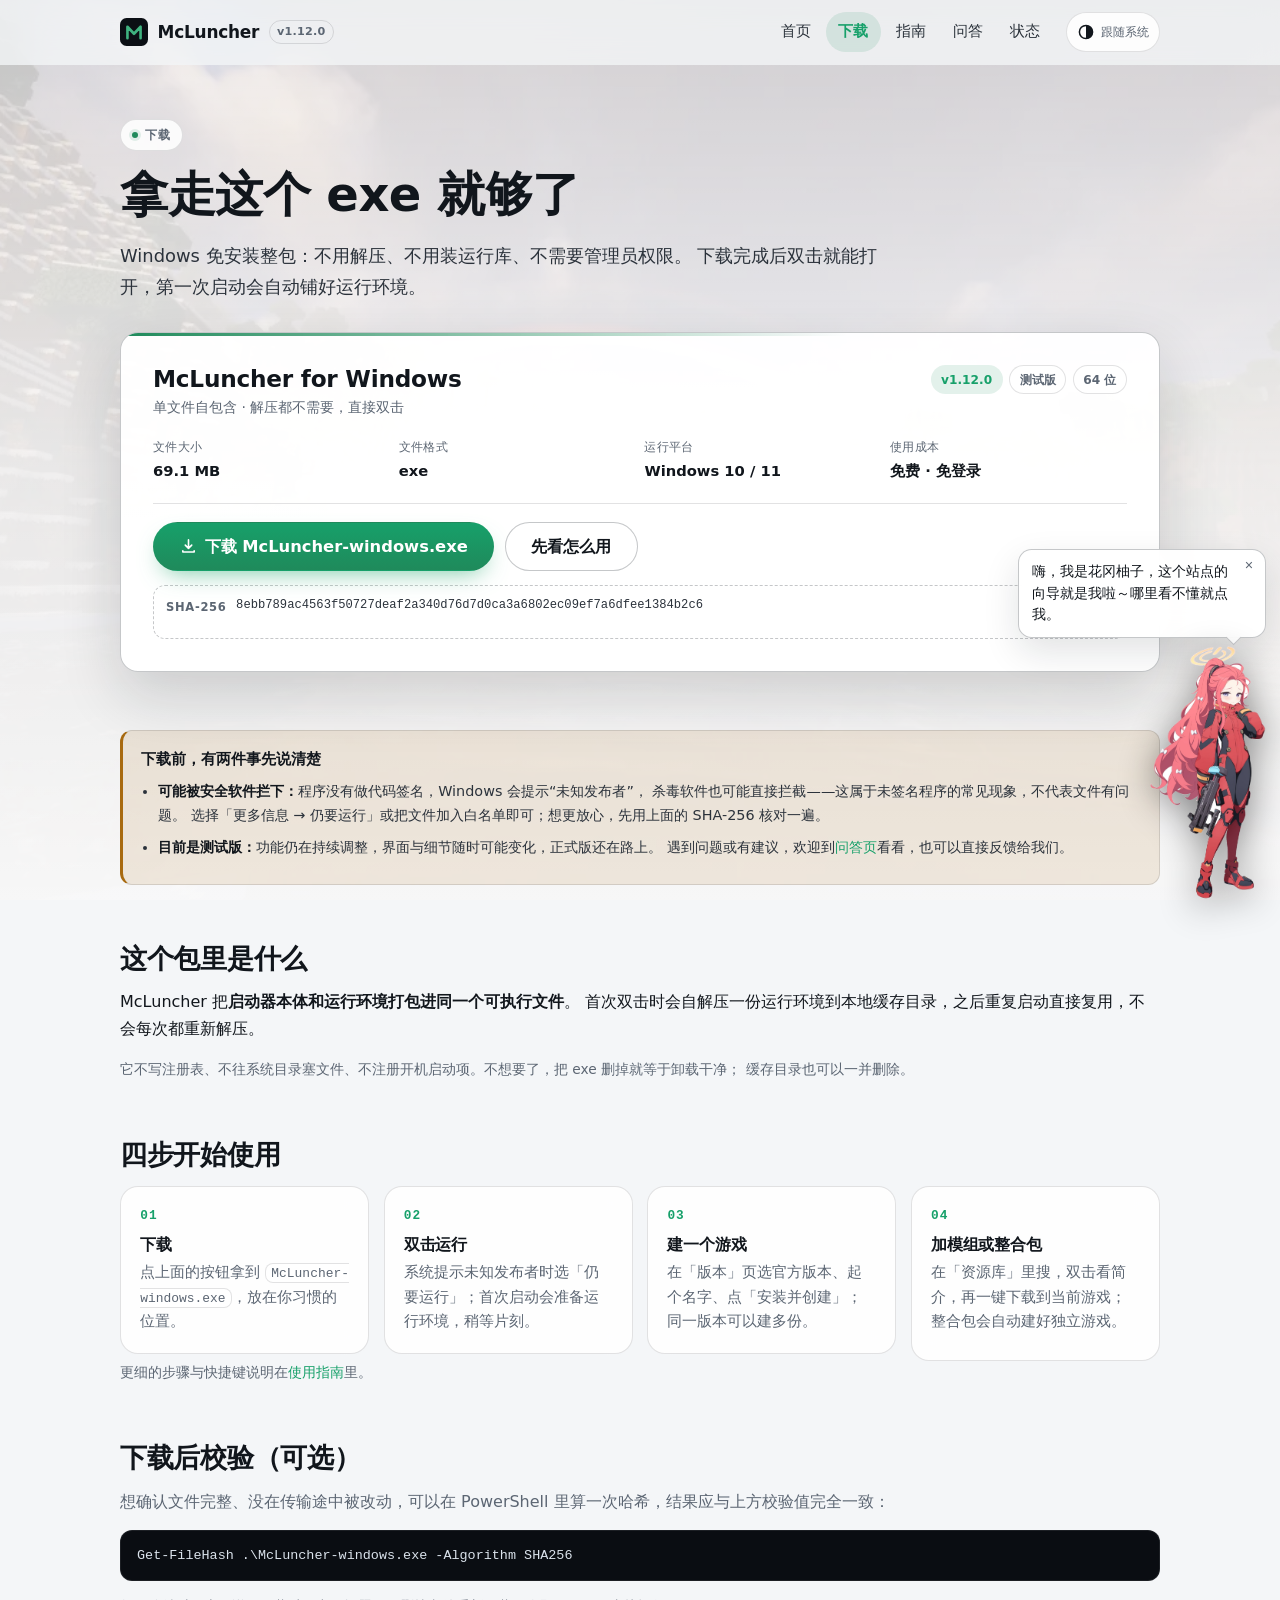
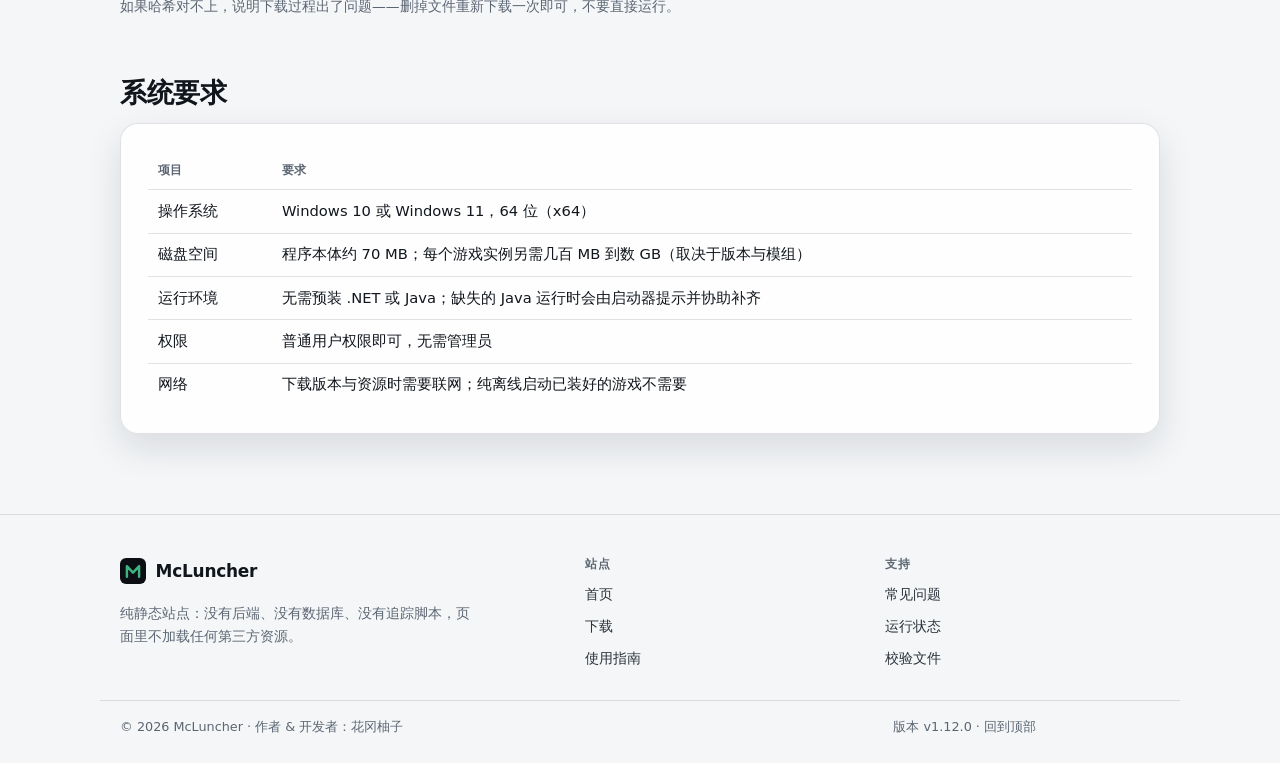
==== download.html @ 64ec3105 "Deploy McLuncher website to GitHub Pages" ====
<!DOCTYPE html>
<html lang="zh-CN" data-theme="dark" data-theme-mode="auto">
<head>
<meta charset="utf-8">
<meta name="viewport" content="width=device-width, initial-scale=1">
<title>下载 · McLuncher</title>
<meta name="description" content="下载 McLuncher Windows 免安装整包（v1.12.0，69.1 MB 单文件），双击即用，附 SHA-256 校验值与系统要求。">
<meta name="color-scheme" content="dark light">
<meta name="theme-color" content="#080a0e" media="(prefers-color-scheme: dark)">
<meta name="theme-color" content="#f4f6f8" media="(prefers-color-scheme: light)">
<link rel="icon" href="assets/img/favicon.svg" type="image/svg+xml">
<link rel="stylesheet" href="assets/css/main.css">
<script>
  (function () {
    try {
      var m = localStorage.getItem("mc.theme") || "auto";
      var dark = m === "auto"
        ? (window.matchMedia && matchMedia("(prefers-color-scheme: dark)").matches)
        : m === "dark";
      var r = document.documentElement;
      r.setAttribute("data-theme-mode", m);
      r.setAttribute("data-theme", dark ? "dark" : "light");
      r.classList.add("has-js");
    } catch (e) {}
  })();
</script>
</head>
<body data-page="download">
<a class="skip" href="#main">跳到正文</a>

<header class="hdr" data-header data-scrolled="false" data-open="false">
  <div class="hdr__inner">
    <a class="brand" href="index.html" aria-label="McLuncher 首页">
      <svg width="28" height="28" viewBox="0 0 64 64" aria-hidden="true" focusable="false">
        <rect width="64" height="64" rx="15" fill="#0b0f14"></rect>
        <path d="M17 46V20l15 16 15-16v26" fill="none" stroke="#3fb27f" stroke-width="6"
              stroke-linecap="round" stroke-linejoin="round"></path>
      </svg>
      <span class="brand__text">McLuncher</span>
      <span class="brand__ver">v1.12.0</span>
    </a>

    <nav class="nav" aria-label="主导航">
      <ul class="nav__list">
        <li><a class="nav__link" href="index.html">首页</a></li>
        <li><a class="nav__link" href="download.html" aria-current="page">下载</a></li>
        <li><a class="nav__link" href="guide.html">指南</a></li>
        <li><a class="nav__link" href="faq.html">问答</a></li>
        <li><a class="nav__link" href="status.html">状态</a></li>
      </ul>
    </nav>

    <div class="hdr__tools">
      <button class="icon-btn" type="button" data-theme-toggle aria-label="切换配色">
        <svg class="icon-auto" width="18" height="18" viewBox="0 0 18 18" aria-hidden="true">
          <circle cx="9" cy="9" r="6.6" fill="none" stroke="currentColor" stroke-width="1.5"></circle>
          <path d="M9 2.4a6.6 6.6 0 0 1 0 13.2z" fill="currentColor"></path>
        </svg>
        <svg class="icon-sun" width="18" height="18" viewBox="0 0 18 18" aria-hidden="true">
          <circle cx="9" cy="9" r="3.6" fill="none" stroke="currentColor" stroke-width="1.5"></circle>
          <path d="M9 1v2M9 15v2M1 9h2M15 9h2M3.6 3.6l1.4 1.4M13 13l1.4 1.4M14.4 3.6L13 5M5 13l-1.4 1.4"
                stroke="currentColor" stroke-width="1.5" stroke-linecap="round"></path>
        </svg>
        <svg class="icon-moon" width="18" height="18" viewBox="0 0 18 18" aria-hidden="true">
          <path d="M14.8 11.4A6.2 6.2 0 0 1 6.6 3.2a6.6 6.6 0 1 0 8.2 8.2z" fill="none"
                stroke="currentColor" stroke-width="1.5" stroke-linejoin="round"></path>
        </svg>
        <span class="theme-label" data-theme-label>跟随系统</span>
      </button>
      <button class="icon-btn nav-toggle" type="button" data-nav-toggle aria-expanded="false" aria-label="打开导航菜单">
        <svg width="18" height="18" viewBox="0 0 18 18" aria-hidden="true">
          <path d="M2 4.5h14M2 9h14M2 13.5h14" stroke="currentColor" stroke-width="1.7"
                stroke-linecap="round"></path>
        </svg>
      </button>
    </div>
  </div>
</header>

<main id="main">
  <div class="wrap">

    <div class="page-head">
      <p class="eyebrow">下载</p>
      <h1>拿走这个 exe 就够了</h1>
      <p class="lead">
        Windows 免安装整包：不用解压、不用装运行库、不需要管理员权限。
        下载完成后双击就能打开，第一次启动会自动铺好运行环境。
      </p>
    </div>

    <section class="section" style="margin-top:1.4rem" data-reveal>
      <div class="dl">
        <div class="dl__top">
          <div>
            <h2 class="dl__name">McLuncher for Windows</h2>
            <p class="dl__sub">单文件自包含 · 解压都不需要，直接双击</p>
          </div>
          <div class="chips">
            <span class="chip chip--accent">v1.12.0</span>
            <span class="chip">测试版</span>
            <span class="chip">64 位</span>
          </div>
        </div>

        <dl class="dl__meta">
          <div>
            <dt>文件大小</dt>
            <dd>69.1 MB</dd>
          </div>
          <div>
            <dt>文件格式</dt>
            <dd>exe</dd>
          </div>
          <div>
            <dt>运行平台</dt>
            <dd>Windows 10 / 11</dd>
          </div>
          <div>
            <dt>使用成本</dt>
            <dd>免费 · 免登录</dd>
          </div>
        </dl>

        <div class="actions">
          <a class="btn btn--primary btn--lg" href="downloads/McLuncher-windows.exe" download>
            <svg width="17" height="17" viewBox="0 0 18 18" aria-hidden="true">
              <path d="M9 2v9m0 0 3.4-3.4M9 11 5.6 7.6M3 13.5v1.3h12v-1.3"
                    fill="none" stroke="currentColor" stroke-width="1.7"
                    stroke-linecap="round" stroke-linejoin="round"></path>
            </svg>
            下载 McLuncher-windows.exe
          </a>
          <a class="btn btn--lg" href="guide.html">先看怎么用</a>
        </div>

        <div class="sha">
          <span class="sha__label">SHA-256</span>
          <span class="sha__value">8ebb789ac4563f50727deaf2a340d76d7d0ca3a6802ec09ef7a6dfee1384b2c6</span>
          <button class="copy-btn" type="button"
                  data-copy="8ebb789ac4563f50727deaf2a340d76d7d0ca3a6802ec09ef7a6dfee1384b2c6">复制</button>
        </div>
      </div>
    </section>

    <section class="section" data-reveal>
      <div class="notice">
        <p class="notice__title">下载前，有两件事先说清楚</p>
        <ul>
          <li>
            <strong>可能被安全软件拦下：</strong>程序没有做代码签名，Windows 会提示“未知发布者”，
            杀毒软件也可能直接拦截——这属于未签名程序的常见现象，不代表文件有问题。
            选择「更多信息 → 仍要运行」或把文件加入白名单即可；想更放心，先用上面的 SHA-256 核对一遍。
          </li>
          <li>
            <strong>目前是测试版：</strong>功能仍在持续调整，界面与细节随时可能变化，正式版还在路上。
            遇到问题或有建议，欢迎到<a href="faq.html">问答页</a>看看，也可以直接反馈给我们。
          </li>
        </ul>
      </div>
    </section>

    <section class="section" data-reveal>
      <h2>这个包里是什么</h2>
      <p>
        McLuncher 把<strong>启动器本体和运行环境打包进同一个可执行文件</strong>。
        首次双击时会自解压一份运行环境到本地缓存目录，之后重复启动直接复用，不会每次都重新解压。
      </p>
      <p class="muted small">
        它不写注册表、不往系统目录塞文件、不注册开机启动项。不想要了，把 exe 删掉就等于卸载干净；
        缓存目录也可以一并删除。
      </p>
    </section>

    <section class="section" data-reveal>
      <h2>四步开始使用</h2>
      <ol class="steps">
        <li class="step">
          <h3>下载</h3>
          <p>点上面的按钮拿到 <code>McLuncher-windows.exe</code>，放在你习惯的位置。</p>
        </li>
        <li class="step">
          <h3>双击运行</h3>
          <p>系统提示未知发布者时选「仍要运行」；首次启动会准备运行环境，稍等片刻。</p>
        </li>
        <li class="step">
          <h3>建一个游戏</h3>
          <p>在「版本」页选官方版本、起个名字、点「安装并创建」；同一版本可以建多份。</p>
        </li>
        <li class="step">
          <h3>加模组或整合包</h3>
          <p>在「资源库」里搜，双击看简介，再一键下载到当前游戏；整合包会自动建好独立游戏。</p>
        </li>
      </ol>
      <p class="muted small">更细的步骤与快捷键说明在<a href="guide.html">使用指南</a>里。</p>
    </section>

    <section class="section" id="verify" data-reveal>
      <h2>下载后校验（可选）</h2>
      <p class="muted">
        想确认文件完整、没在传输途中被改动，可以在 PowerShell 里算一次哈希，结果应与上方校验值完全一致：
      </p>
      <pre class="code-block">Get-FileHash .\McLuncher-windows.exe -Algorithm SHA256</pre>
      <p class="muted small">
        如果哈希对不上，说明下载过程出了问题——删掉文件重新下载一次即可，不要直接运行。
      </p>
    </section>

    <section class="section" data-reveal>
      <h2>系统要求</h2>
      <div class="panel">
        <table class="shortcuts">
          <thead>
            <tr>
              <th scope="col">项目</th>
              <th scope="col">要求</th>
            </tr>
          </thead>
          <tbody>
            <tr>
              <td>操作系统</td>
              <td>Windows 10 或 Windows 11，64 位（x64）</td>
            </tr>
            <tr>
              <td>磁盘空间</td>
              <td>程序本体约 70 MB；每个游戏实例另需几百 MB 到数 GB（取决于版本与模组）</td>
            </tr>
            <tr>
              <td>运行环境</td>
              <td>无需预装 .NET 或 Java；缺失的 Java 运行时会由启动器提示并协助补齐</td>
            </tr>
            <tr>
              <td>权限</td>
              <td>普通用户权限即可，无需管理员</td>
            </tr>
            <tr>
              <td>网络</td>
              <td>下载版本与资源时需要联网；纯离线启动已装好的游戏不需要</td>
            </tr>
          </tbody>
        </table>
      </div>
    </section>

  </div>
</main>

<footer class="ftr">
  <div class="ftr__inner">
    <div class="ftr__brand">
      <a class="brand" href="index.html">
        <svg width="26" height="26" viewBox="0 0 64 64" aria-hidden="true" focusable="false">
          <rect width="64" height="64" rx="15" fill="#0b0f14"></rect>
          <path d="M17 46V20l15 16 15-16v26" fill="none" stroke="#3fb27f" stroke-width="6"
                stroke-linecap="round" stroke-linejoin="round"></path>
        </svg>
        <span class="brand__text">McLuncher</span>
      </a>
      <p>纯静态站点：没有后端、没有数据库、没有追踪脚本，页面里不加载任何第三方资源。</p>
    </div>

    <div>
      <h4>站点</h4>
      <ul>
        <li><a href="index.html">首页</a></li>
        <li><a href="download.html">下载</a></li>
        <li><a href="guide.html">使用指南</a></li>
      </ul>
    </div>

    <div>
      <h4>支持</h4>
      <ul>
        <li><a href="faq.html">常见问题</a></li>
        <li><a href="status.html">运行状态</a></li>
        <li><a href="guide.html#verify">校验文件</a></li>
      </ul>
    </div>
  </div>

  <div class="ftr__bottom">
    <span>© <span data-year>2026</span> McLuncher · 作者 &amp; 开发者：花冈柚子</span>
    <span>版本 v1.12.0 · <a href="#main">回到顶部</a></span>
  </div>
</footer>

<script src="assets/js/site.js"></script>
</body>
</html>
---- assets/css/main.css ----
@charset "utf-8";
/* ==========================================================================
   McLuncher 官网 · 全局样式表
   --------------------------------------------------------------------------
   设计原则
     · 零框架、零外部字体、零第三方请求（整站可在离线环境完整渲染）
     · 暗色为主、单一强调色（绿），信息层级靠字重与留白而不是色块堆叠
     · 所有尺寸用 rem / clamp()，1440 → 320 宽度区间连续自适应
   结构
     1 设计令牌   2 基础重置   3 页头导航   4 通用排版   5 按钮
     6 首页模块   7 下载页     8 指南页     9 问答页     10 状态页
     11 页脚       12 站点向导（看板娘）    13 动效与可访问性
   ========================================================================== */

/* ==== 1 设计令牌 ========================================================= */
:root {
  color-scheme: dark;

  --bg: #080a0e;
  --surface: rgba(16, 20, 26, 0.88);
  --surface-strong: rgba(20, 25, 32, 0.96);
  --surface-flat: #11151b;
  --fg: #eef2f6;
  --fg-soft: #c6ced8;
  --muted: #8d97a3;

  --line: rgba(255, 255, 255, 0.1);
  --line-strong: rgba(255, 255, 255, 0.2);

  --accent: #3fb27f;
  --accent-hi: #59cb96;
  --accent-ink: #04150d;
  --accent-wash: rgba(63, 178, 127, 0.14);
  --warn: #e6a944;
  --warn-wash: rgba(230, 169, 68, 0.14);

  --shade-a: rgba(6, 8, 12, 0.72);
  --shade-b: rgba(6, 8, 12, 0.86);
  --shade-c: rgba(6, 8, 12, 0.97);

  /* 页头 / 页脚玻璃底色：显式给出，不依赖 color-mix() 等新特性 */
  --bar: rgba(8, 10, 14, 0.82);
  --bar-strong: rgba(8, 10, 14, 0.94);

  --shadow-sm: 0 2px 8px rgba(0, 0, 0, 0.3);
  --shadow-md: 0 14px 40px rgba(0, 0, 0, 0.38);
  --shadow-lg: 0 26px 70px rgba(0, 0, 0, 0.48);

  --r-lg: 18px;
  --r-md: 12px;
  --r-sm: 8px;
  --r-pill: 999px;

  --w: 1080px;
  --w-text: 880px;
  --header-h: 64px;

  --ease: cubic-bezier(0.22, 0.61, 0.36, 1);
  --font-sans: system-ui, -apple-system, "Segoe UI", Roboto, "PingFang SC",
    "Hiragino Sans GB", "Microsoft YaHei", sans-serif;
  --font-mono: ui-monospace, "Cascadia Code", "SFMono-Regular", Menlo, Consolas, monospace;
}

html[data-theme="light"] {
  color-scheme: light;

  --bg: #f4f6f8;
  --surface: rgba(255, 255, 255, 0.86);
  --surface-strong: rgba(255, 255, 255, 0.96);
  --surface-flat: #ffffff;
  --fg: #11161c;
  --fg-soft: #2b323b;
  --muted: #5c6673;

  --line: rgba(16, 22, 30, 0.12);
  --line-strong: rgba(16, 22, 30, 0.24);

  --accent: #1f8a5b;
  --accent-hi: #17a06a;
  --accent-ink: #ffffff;
  --accent-wash: rgba(31, 138, 91, 0.12);
  --warn: #a86a10;
  --warn-wash: rgba(168, 106, 16, 0.12);

  --shade-a: rgba(255, 255, 255, 0.74);
  --shade-b: rgba(255, 255, 255, 0.9);
  --shade-c: rgba(255, 255, 255, 0.97);

  --bar: rgba(244, 246, 248, 0.78);
  --bar-strong: rgba(244, 246, 248, 0.94);

  --shadow-md: 0 14px 36px rgba(16, 22, 30, 0.12);
  --shadow-lg: 0 24px 60px rgba(16, 22, 30, 0.16);
}

/* ==== 2 基础重置 ========================================================= */
*,
*::before,
*::after {
  box-sizing: border-box;
}

html {
  -webkit-text-size-adjust: 100%;
  scroll-behavior: smooth;
  scroll-padding-top: calc(var(--header-h) + 16px);
}

body {
  margin: 0;
  min-height: 100vh;
  background: var(--bg);
  color: var(--fg);
  font: 400 1rem/1.68 var(--font-sans);
  -webkit-font-smoothing: antialiased;
  overflow-x: hidden;
}

/* 每页整幅壁纸：伪元素固定定位，避免移动端 background-attachment: fixed 抖动 */
body::before {
  content: "";
  position: fixed;
  inset: 0;
  z-index: -2;
  background: var(--wall, none) center top / cover no-repeat;
  transform: translateZ(0);
}

body::after {
  content: "";
  position: fixed;
  inset: 0;
  z-index: -1;
  background: linear-gradient(
    180deg,
    var(--shade-a) 0%,
    var(--shade-b) 52%,
    var(--shade-c) 100%
  );
}

body[data-page="home"] { --wall: url("../img/wall/wall-home.jpg"); }
body[data-page="download"] { --wall: url("../img/wall/wall-download.webp"); }
body[data-page="guide"] { --wall: url("../img/wall/wall-guide.webp"); }
body[data-page="faq"] { --wall: url("../img/wall/wall-faq.avif"); }
body[data-page="status"] { --wall: url("../img/wall/wall-status.webp"); }
body[data-page="notfound"] { --wall: url("../img/wall/wall-index.avif"); }

img {
  max-width: 100%;
  height: auto;
  display: block;
}

a {
  color: var(--accent-hi);
  text-decoration: none;
  text-underline-offset: 3px;
}

a:hover {
  text-decoration: underline;
}

h1, h2, h3, h4 {
  margin: 0 0 0.5em;
  line-height: 1.24;
  letter-spacing: -0.01em;
  font-weight: 700;
}

h1 { font-size: clamp(1.9rem, 1.2rem + 2.8vw, 3rem); }
h2 { font-size: clamp(1.3rem, 1.1rem + 0.9vw, 1.7rem); }
h3 { font-size: 1.05rem; }

p { margin: 0 0 0.9em; }
p:last-child { margin-bottom: 0; }

ul, ol { margin: 0 0 0.9em; padding-left: 1.25em; }
li { margin-bottom: 0.4em; }
li:last-child { margin-bottom: 0; }

code, kbd, samp, pre { font-family: var(--font-mono); }

code {
  padding: 0.12em 0.42em;
  border: 1px solid var(--line);
  border-radius: var(--r-sm);
  background: var(--surface-flat);
  font-size: 0.88em;
  word-break: break-word;
}

kbd {
  display: inline-block;
  min-width: 1.9em;
  padding: 0.1em 0.45em;
  border: 1px solid var(--line-strong);
  border-bottom-width: 2px;
  border-radius: 6px;
  background: var(--surface-flat);
  font-size: 0.82em;
  text-align: center;
  white-space: nowrap;
}

hr {
  height: 1px;
  margin: 2rem 0;
  border: 0;
  background: var(--line);
}

::selection {
  background: var(--accent);
  color: var(--accent-ink);
}

/* ==== 3 页头导航 ========================================================= */
.hdr {
  position: sticky;
  top: 0;
  z-index: 60;
  border-bottom: 1px solid transparent;
  background: var(--bar);
  transition: border-color 0.25s var(--ease), background 0.25s var(--ease);
}

@supports (backdrop-filter: blur(1px)) {
  .hdr { backdrop-filter: blur(14px) saturate(140%); }
}

.hdr[data-scrolled="true"] {
  border-bottom-color: var(--line);
  background: var(--bar-strong);
  box-shadow: var(--shadow-sm);
}

.hdr__inner {
  display: flex;
  align-items: center;
  gap: 0.5rem;
  width: 100%;
  max-width: var(--w);
  min-height: var(--header-h);
  margin: 0 auto;
  padding: 0 1.25rem;
}

.brand {
  display: inline-flex;
  align-items: center;
  gap: 0.6rem;
  color: var(--fg);
  font-weight: 800;
  letter-spacing: -0.015em;
  white-space: nowrap;
}

.brand:hover { text-decoration: none; }
.brand svg { flex: none; }
.brand__text { font-size: 1.06rem; }

.brand__ver {
  padding: 0.1rem 0.45rem;
  border: 1px solid var(--line);
  border-radius: var(--r-pill);
  color: var(--muted);
  font-size: 0.7rem;
  font-weight: 600;
  letter-spacing: 0.02em;
}

.nav { margin-left: auto; }

.nav__list {
  display: flex;
  align-items: center;
  gap: 0.15rem;
  margin: 0;
  padding: 0;
  list-style: none;
}

.nav__list li { margin: 0; }

.nav__link {
  display: block;
  padding: 0.45rem 0.78rem;
  border-radius: var(--r-pill);
  color: var(--fg-soft);
  font-size: 0.94rem;
  font-weight: 500;
  transition: color 0.18s var(--ease), background 0.18s var(--ease);
}

.nav__link:hover {
  background: var(--accent-wash);
  color: var(--fg);
  text-decoration: none;
}

.nav__link[aria-current="page"] {
  background: var(--accent-wash);
  color: var(--accent-hi);
  font-weight: 600;
}

.hdr__tools {
  display: flex;
  align-items: center;
  gap: 0.4rem;
  margin-left: 0.35rem;
}

.icon-btn {
  display: inline-flex;
  align-items: center;
  justify-content: center;
  gap: 0.4rem;
  min-width: 2.5rem;
  height: 2.5rem;
  padding: 0 0.6rem;
  border: 1px solid var(--line);
  border-radius: var(--r-pill);
  background: var(--surface);
  color: var(--fg);
  font: inherit;
  font-size: 0.82rem;
  cursor: pointer;
  transition: border-color 0.18s var(--ease), background 0.18s var(--ease),
    transform 0.18s var(--ease);
}

.icon-btn:hover {
  border-color: var(--line-strong);
  background: var(--surface-strong);
}

.icon-btn:active { transform: scale(0.96); }
.icon-btn svg { flex: none; }

/* 三种配色：auto 显示系统图标，light / dark 显示对应图标 */
.icon-btn .icon-sun,
.icon-btn .icon-moon { display: none; }

html[data-theme-mode="light"] .icon-btn .icon-sun { display: block; }
html[data-theme-mode="dark"] .icon-btn .icon-moon { display: block; }
html[data-theme-mode="light"] .icon-btn .icon-auto,
html[data-theme-mode="dark"] .icon-btn .icon-auto { display: none; }

.theme-label {
  color: var(--muted);
  font-size: 0.78rem;
  white-space: nowrap;
}

.nav-toggle { display: none; }

/* 移动端：导航折叠为页头下方的抽屉面板 */
@media (max-width: 860px) {
  .nav-toggle { display: inline-flex; }

  .theme-label { display: none; }

  .nav {
    position: fixed;
    top: var(--header-h);
    left: 0;
    right: 0;
    margin: 0;
    padding: 0.6rem 0.9rem 0.9rem;
    border-bottom: 1px solid var(--line);
    background: var(--bar-strong);
    box-shadow: var(--shadow-md);
    opacity: 0;
    visibility: hidden;
    transform: translateY(-0.5rem);
    transition: opacity 0.2s var(--ease), transform 0.2s var(--ease),
      visibility 0.2s;
  }

  @supports (backdrop-filter: blur(1px)) {
    .nav { backdrop-filter: blur(18px); }
  }

  .hdr[data-open="true"] .nav {
    opacity: 1;
    visibility: visible;
    transform: none;
  }

  .nav__list {
    display: grid;
    gap: 0.15rem;
  }

  .nav__link {
    padding: 0.72rem 0.9rem;
    border-radius: var(--r-md);
    font-size: 1rem;
  }
}

/* ==== 4 通用排版与布局 =================================================== */
.wrap {
  width: 100%;
  max-width: var(--w);
  margin: 0 auto;
  padding: 0 1.25rem;
}

.wrap--text { max-width: var(--w-text); }

main { display: block; }

.page-head {
  padding: clamp(2rem, 5vw, 3.4rem) 0 0.5rem;
}

.page-head h1 { margin-bottom: 0.35em; }

.eyebrow {
  display: inline-flex;
  align-items: center;
  gap: 0.45rem;
  margin-bottom: 0.9rem;
  padding: 0.28rem 0.7rem;
  border: 1px solid var(--line);
  border-radius: var(--r-pill);
  background: var(--surface);
  color: var(--muted);
  font-size: 0.76rem;
  font-weight: 600;
  letter-spacing: 0.06em;
  text-transform: uppercase;
}

.eyebrow::before {
  content: "";
  width: 6px;
  height: 6px;
  border-radius: 50%;
  background: var(--accent);
  box-shadow: 0 0 0 3px var(--accent-wash);
}

.lead {
  max-width: 44em;
  color: var(--fg-soft);
  font-size: clamp(1rem, 0.96rem + 0.3vw, 1.12rem);
}

.muted { color: var(--muted); }
.small { font-size: 0.86rem; }

.panel {
  padding: clamp(1.15rem, 2.4vw, 1.7rem);
  border: 1px solid var(--line);
  border-radius: var(--r-lg);
  background: var(--surface);
  box-shadow: var(--shadow-md);
}

@supports (backdrop-filter: blur(1px)) {
  .panel { backdrop-filter: blur(14px); }
}

.section {
  margin-top: clamp(2.2rem, 5vw, 3.6rem);
}

.section__head {
  display: flex;
  align-items: baseline;
  justify-content: space-between;
  gap: 1rem;
  flex-wrap: wrap;
  margin-bottom: 1rem;
}

.section__head h2 { margin: 0; }

.grid {
  display: grid;
  gap: 0.9rem;
  grid-template-columns: repeat(auto-fit, minmax(min(100%, 15rem), 1fr));
}

/* 六张能力卡片：宽屏固定三列，避免 4+2 的残缺行 */
@media (min-width: 900px) {
  .grid--3 { grid-template-columns: repeat(3, minmax(0, 1fr)); }
}

/* 四张同质卡片：两列两行，比 3+1 整齐 */
@media (min-width: 700px) {
  .grid--2 { grid-template-columns: repeat(2, minmax(0, 1fr)); }
}

.card {
  padding: 1.15rem 1.2rem;
  border: 1px solid var(--line);
  border-radius: var(--r-lg);
  background: var(--surface);
  transition: border-color 0.2s var(--ease), transform 0.2s var(--ease);
}

@supports (backdrop-filter: blur(1px)) {
  .card { backdrop-filter: blur(12px); }
}

.card:hover {
  border-color: var(--line-strong);
  transform: translateY(-2px);
}

.card h3 { margin-bottom: 0.35em; }

/* 整卡可点（404 页的入口卡） */
a.card { color: inherit; }
a.card:hover { text-decoration: none; border-color: var(--accent); }

.card p {
  margin: 0;
  color: var(--muted);
  font-size: 0.93rem;
}

.card__icon {
  display: grid;
  place-items: center;
  width: 2.35rem;
  height: 2.35rem;
  margin-bottom: 0.75rem;
  border: 1px solid var(--line);
  border-radius: var(--r-md);
  background: var(--accent-wash);
  color: var(--accent-hi);
}

/* ==== 5 按钮 ============================================================= */
.btn {
  display: inline-flex;
  align-items: center;
  justify-content: center;
  gap: 0.5rem;
  padding: 0.66rem 1.15rem;
  border: 1px solid var(--line-strong);
  border-radius: var(--r-pill);
  background: var(--surface);
  color: var(--fg);
  font: inherit;
  font-size: 0.95rem;
  font-weight: 600;
  line-height: 1.2;
  cursor: pointer;
  transition: transform 0.16s var(--ease), background 0.18s var(--ease),
    border-color 0.18s var(--ease), box-shadow 0.18s var(--ease);
}

.btn:hover {
  border-color: var(--accent);
  text-decoration: none;
  transform: translateY(-1px);
}

.btn:active { transform: translateY(0) scale(0.99); }

.btn--primary {
  border-color: transparent;
  background: linear-gradient(180deg, var(--accent-hi), var(--accent));
  color: var(--accent-ink);
  box-shadow: 0 10px 24px -10px rgba(63, 178, 127, 0.75);
}

.btn--primary:hover {
  background: linear-gradient(180deg, var(--accent-hi), var(--accent-hi));
  box-shadow: 0 14px 30px -12px rgba(63, 178, 127, 0.9);
}

.btn--lg {
  padding: 0.85rem 1.6rem;
  font-size: 1.02rem;
}

.btn--block { width: 100%; }
.btn svg { flex: none; }

.actions {
  display: flex;
  flex-wrap: wrap;
  gap: 0.65rem;
}

/* ==== 6 首页 ============================================================= */
.hero {
  position: relative;
  padding: clamp(2.4rem, 7vw, 5rem) 0 clamp(1.6rem, 3vw, 2.4rem);
}

.hero::before {
  content: "";
  position: absolute;
  top: -20%;
  left: 50%;
  width: min(680px, 92vw);
  height: min(680px, 92vw);
  transform: translateX(-50%);
  background: radial-gradient(circle, var(--accent-wash), transparent 68%);
  pointer-events: none;
  z-index: -1;
}

.hero__title {
  margin: 0 0 0.35em;
  font-size: clamp(2.4rem, 1.4rem + 4.6vw, 4.2rem);
  font-weight: 800;
  letter-spacing: -0.035em;
  line-height: 1.05;
}

.hero__title span {
  background: linear-gradient(120deg, var(--accent-hi), var(--accent));
  -webkit-background-clip: text;
  background-clip: text;
  color: transparent;
}

.hero__lead {
  max-width: 36em;
  margin: 0 0 1.5rem;
  color: var(--fg-soft);
  font-size: clamp(1rem, 0.94rem + 0.5vw, 1.2rem);
  line-height: 1.6;
}

.hero .actions { margin-bottom: 1.3rem; }

.facts {
  display: flex;
  flex-wrap: wrap;
  gap: 0.45rem 1.15rem;
  margin: 0;
  padding: 0;
  list-style: none;
  color: var(--muted);
  font-size: 0.88rem;
}

.facts li {
  display: flex;
  align-items: center;
  gap: 0.45rem;
  margin: 0;
  white-space: nowrap;
}

.facts li::before {
  content: "";
  width: 5px;
  height: 5px;
  border-radius: 50%;
  background: var(--accent);
  opacity: 0.85;
}

.steps {
  display: grid;
  gap: 0.9rem;
  margin: 0;
  padding: 0;
  list-style: none;
  counter-reset: step;
  grid-template-columns: repeat(auto-fit, minmax(min(100%, 15rem), 1fr));
}

.step {
  position: relative;
  padding: 1.15rem 1.2rem 1.2rem;
  border: 1px solid var(--line);
  border-radius: var(--r-lg);
  background: var(--surface);
  counter-increment: step;
}

@supports (backdrop-filter: blur(1px)) {
  .step { backdrop-filter: blur(12px); }
}

.step::before {
  content: counter(step, decimal-leading-zero);
  display: block;
  margin-bottom: 0.55rem;
  color: var(--accent-hi);
  font-family: var(--font-mono);
  font-size: 0.8rem;
  font-weight: 700;
  letter-spacing: 0.08em;
}

.step h3 { margin-bottom: 0.3em; font-size: 1rem; }

.step p {
  margin: 0;
  color: var(--muted);
  font-size: 0.92rem;
}

.spec {
  display: grid;
  gap: 0;
  margin: 0;
  padding: 0;
}

.spec__row {
  display: grid;
  grid-template-columns: 7.5rem 1fr;
  gap: 1rem;
  padding: 0.7rem 0;
  border-bottom: 1px dashed var(--line);
}

.spec__row:last-child { border-bottom: 0; }

.spec dt {
  color: var(--muted);
  font-size: 0.88rem;
}

.spec dd {
  margin: 0;
  color: var(--fg-soft);
  font-size: 0.92rem;
}

/* ==== 7 下载页 =========================================================== */
.dl {
  position: relative;
  overflow: hidden;
  padding: clamp(1.25rem, 3vw, 2rem);
  border: 1px solid var(--line-strong);
  border-radius: var(--r-lg);
  background: var(--surface-strong);
  box-shadow: var(--shadow-lg);
}

.dl::before {
  content: "";
  position: absolute;
  inset: 0 0 auto 0;
  height: 3px;
  background: linear-gradient(90deg, var(--accent), transparent 70%);
}

.dl__top {
  display: flex;
  align-items: flex-start;
  justify-content: space-between;
  gap: 1rem;
  flex-wrap: wrap;
  margin-bottom: 1.1rem;
}

.dl__name {
  margin: 0 0 0.15rem;
  font-size: clamp(1.15rem, 1rem + 0.7vw, 1.45rem);
}

.dl__sub {
  margin: 0;
  color: var(--muted);
  font-size: 0.88rem;
}

.chips {
  display: flex;
  flex-wrap: wrap;
  gap: 0.4rem;
}

.chip {
  display: inline-flex;
  align-items: center;
  gap: 0.35rem;
  padding: 0.22rem 0.6rem;
  border: 1px solid var(--line);
  border-radius: var(--r-pill);
  background: var(--surface-flat);
  color: var(--muted);
  font-size: 0.76rem;
  font-weight: 600;
  white-space: nowrap;
}

.chip--accent {
  border-color: transparent;
  background: var(--accent-wash);
  color: var(--accent-hi);
}

.dl__meta {
  display: grid;
  gap: 0.55rem;
  margin: 0 0 1.15rem;
  padding: 0 0 1.15rem;
  border-bottom: 1px solid var(--line);
  grid-template-columns: repeat(auto-fit, minmax(min(100%, 9rem), 1fr));
}

.dl__meta div { min-width: 0; }

.dl__meta dt {
  color: var(--muted);
  font-size: 0.76rem;
  letter-spacing: 0.03em;
}

.dl__meta dd {
  margin: 0.1rem 0 0;
  color: var(--fg);
  font-size: 0.92rem;
  font-weight: 600;
}

.sha {
  display: flex;
  align-items: flex-start;
  flex-wrap: wrap;
  gap: 0.6rem;
  margin-top: 0.9rem;
  padding: 0.65rem 0.75rem;
  border: 1px dashed var(--line-strong);
  border-radius: var(--r-md);
  background: var(--surface);
}

.sha__label {
  flex: none;
  padding-top: 0.1rem;
  color: var(--muted);
  font-size: 0.72rem;
  font-weight: 700;
  letter-spacing: 0.06em;
}

.sha__value {
  min-width: 0;
  flex: 1;
  color: var(--fg-soft);
  font-family: var(--font-mono);
  font-size: 0.76rem;
  line-height: 1.55;
  word-break: break-all;
  user-select: all;
}

.copy-btn {
  flex: none;
  margin-left: auto;
  padding: 0.3rem 0.55rem;
  border: 1px solid var(--line);
  border-radius: var(--r-sm);
  background: var(--surface-flat);
  color: var(--muted);
  font: inherit;
  font-size: 0.74rem;
  cursor: pointer;
  transition: color 0.18s var(--ease), border-color 0.18s var(--ease);
}

.copy-btn:hover {
  border-color: var(--accent);
  color: var(--accent-hi);
}

.copy-btn[data-copied="true"] {
  border-color: var(--accent);
  color: var(--accent-hi);
}

.notice {
  padding: 1rem 1.1rem;
  border: 1px solid var(--line);
  border-left: 3px solid var(--warn);
  border-radius: var(--r-md);
  background: var(--warn-wash);
}

.notice__title {
  display: flex;
  align-items: center;
  gap: 0.5rem;
  margin: 0 0 0.55rem;
  color: var(--fg);
  font-size: 0.92rem;
  font-weight: 700;
}

.notice ul {
  margin: 0;
  padding-left: 1.1rem;
  color: var(--fg-soft);
  font-size: 0.9rem;
}

.notice li { margin-bottom: 0.55em; line-height: 1.65; }
.notice li strong { color: var(--fg); }

.code-block {
  margin: 0 0 0.9rem;
  padding: 0.85rem 1rem;
  overflow-x: auto;
  border: 1px solid rgba(255, 255, 255, 0.08);
  border-radius: var(--r-md);
  background: #0a0d12;
  color: #dbe3ec;
  font-size: 0.84rem;
  line-height: 1.6;
  white-space: pre;
}

/* ==== 8 指南页 =========================================================== */
.doc {
  display: grid;
  gap: clamp(1.4rem, 3vw, 2.4rem);
  grid-template-columns: 13.5rem minmax(0, 1fr);
  align-items: start;
  padding-bottom: 1rem;
}

.toc {
  position: sticky;
  top: calc(var(--header-h) + 1.25rem);
  padding: 0.9rem 1rem;
  border: 1px solid var(--line);
  border-radius: var(--r-lg);
  background: var(--surface);
  font-size: 0.88rem;
}

@supports (backdrop-filter: blur(1px)) {
  .toc { backdrop-filter: blur(12px); }
}

.toc__title {
  margin: 0 0 0.5rem;
  color: var(--muted);
  font-size: 0.72rem;
  font-weight: 700;
  letter-spacing: 0.08em;
  text-transform: uppercase;
}

.toc ol {
  margin: 0;
  padding: 0;
  list-style: none;
  counter-reset: toc;
}

.toc li {
  margin: 0;
  counter-increment: toc;
}

.toc a {
  display: flex;
  gap: 0.5rem;
  padding: 0.3rem 0.35rem;
  border-radius: var(--r-sm);
  color: var(--fg-soft);
}

.toc a::before {
  content: counter(toc);
  flex: none;
  width: 1.15em;
  color: var(--muted);
  font-family: var(--font-mono);
  font-size: 0.78rem;
}

.toc a:hover {
  background: var(--accent-wash);
  color: var(--fg);
  text-decoration: none;
}

.doc__body > section { margin-bottom: clamp(1.8rem, 4vw, 2.8rem); }
.doc__body > section:last-child { margin-bottom: 0; }

.doc__body h2 {
  padding-bottom: 0.4rem;
  border-bottom: 1px solid var(--line);
  scroll-margin-top: calc(var(--header-h) + 1rem);
}

.doc__body h3 { margin-top: 1.3rem; }

.doc__body p,
.doc__body li { color: var(--fg-soft); font-size: 0.97rem; }

.shortcuts {
  width: 100%;
  border-collapse: collapse;
  font-size: 0.92rem;
}

.shortcuts th,
.shortcuts td {
  padding: 0.55rem 0.6rem;
  border-bottom: 1px solid var(--line);
  text-align: left;
  vertical-align: top;
}

.shortcuts th {
  color: var(--muted);
  font-size: 0.76rem;
  font-weight: 700;
  letter-spacing: 0.05em;
  text-transform: uppercase;
}

.shortcuts td:first-child { white-space: nowrap; }
.shortcuts tr:last-child td { border-bottom: 0; }

@media (max-width: 900px) {
  .doc {
    grid-template-columns: minmax(0, 1fr);
    gap: 1.1rem;
  }

  .toc {
    position: static;
    padding: 0.8rem;
  }

  .toc ol {
    display: flex;
    flex-wrap: wrap;
    gap: 0.4rem;
  }

  .toc a {
    white-space: nowrap;
    border: 1px solid var(--line);
    border-radius: var(--r-pill);
    padding: 0.28rem 0.7rem;
    font-size: 0.84rem;
  }

  .toc a::before { display: none; }
}

/* ==== 9 问答页 =========================================================== */
.faq-tools {
  display: flex;
  align-items: center;
  gap: 0.7rem;
  margin: 0 0 1.1rem;
  flex-wrap: wrap;
}

.search {
  position: relative;
  flex: 1 1 16rem;
  min-width: 0;
}

.search svg {
  position: absolute;
  top: 50%;
  left: 0.8rem;
  transform: translateY(-50%);
  color: var(--muted);
  pointer-events: none;
}

.search input {
  width: 100%;
  padding: 0.62rem 0.9rem 0.62rem 2.3rem;
  border: 1px solid var(--line-strong);
  border-radius: var(--r-pill);
  background: var(--surface);
  color: var(--fg);
  font: inherit;
  font-size: 0.92rem;
  transition: border-color 0.18s var(--ease);
}

.search input::placeholder { color: var(--muted); }
.search input:focus { border-color: var(--accent); outline: none; }

.faq-count {
  color: var(--muted);
  font-size: 0.84rem;
  white-space: nowrap;
}

.faq-list { display: grid; gap: 0.6rem; }

.faq-item {
  border: 1px solid var(--line);
  border-radius: var(--r-md);
  background: var(--surface);
  overflow: hidden;
}

@supports (backdrop-filter: blur(1px)) {
  .faq-item { backdrop-filter: blur(12px); }
}

.faq-item[open] { border-color: var(--line-strong); }

.faq-item summary {
  display: flex;
  align-items: center;
  gap: 0.7rem;
  padding: 0.9rem 1rem;
  color: var(--fg);
  font-size: 0.97rem;
  font-weight: 600;
  cursor: pointer;
  list-style: none;
}

.faq-item summary::-webkit-details-marker { display: none; }

.faq-item summary::after {
  content: "";
  flex: none;
  width: 0.5rem;
  height: 0.5rem;
  margin-left: auto;
  border-right: 2px solid var(--muted);
  border-bottom: 2px solid var(--muted);
  transform: rotate(45deg) translateY(-2px);
  transition: transform 0.2s var(--ease);
}

.faq-item[open] summary::after {
  transform: rotate(225deg) translateY(-2px);
  border-color: var(--accent);
}

.faq-item__body {
  padding: 0 1rem 0.95rem;
  color: var(--fg-soft);
  font-size: 0.94rem;
  line-height: 1.72;
}

.faq-item__body p { margin: 0 0 0.6em; }
.faq-item__body p:last-child { margin-bottom: 0; }
.faq-empty { display: none; padding: 1.2rem; text-align: center; color: var(--muted); }
.faq-empty[data-show="true"] { display: block; }
.faq-item[hidden] { display: none; }

/* ==== 10 状态页 ========================================================== */
.status-hero {
  display: flex;
  align-items: center;
  gap: 0.9rem;
  flex-wrap: wrap;
  padding: 1.1rem 1.25rem;
  border: 1px solid var(--line);
  border-radius: var(--r-lg);
  background: var(--surface);
}

@supports (backdrop-filter: blur(1px)) {
  .status-hero { backdrop-filter: blur(12px); }
}

.pulse {
  position: relative;
  flex: none;
  width: 0.7rem;
  height: 0.7rem;
  border-radius: 50%;
  background: var(--accent);
}

.pulse::after {
  content: "";
  position: absolute;
  inset: -0.35rem;
  border-radius: 50%;
  border: 1px solid var(--accent);
  opacity: 0.55;
  animation: pulse 2.4s var(--ease) infinite;
}

.status-hero__text { min-width: 0; }

.status-hero strong { display: block; font-size: 1rem; }

.status-hero span {
  color: var(--muted);
  font-size: 0.86rem;
}

.status-hero .chip { margin-left: auto; }

.check {
  display: flex;
  align-items: flex-start;
  gap: 0.75rem;
  padding: 1rem 1.1rem;
  border: 1px solid var(--line);
  border-radius: var(--r-lg);
  background: var(--surface);
}

.check__dot {
  display: grid;
  place-items: center;
  flex: none;
  width: 1.5rem;
  height: 1.5rem;
  border-radius: 50%;
  background: var(--accent-wash);
  color: var(--accent-hi);
}

.check h3 { margin: 0 0 0.2em; font-size: 0.95rem; }

.check p {
  margin: 0;
  color: var(--muted);
  font-size: 0.86rem;
  line-height: 1.6;
}

/* ==== 11 页脚 ============================================================ */
.ftr {
  margin-top: clamp(3rem, 7vw, 5rem);
  border-top: 1px solid var(--line);
  background: var(--bar);
}

@supports (backdrop-filter: blur(1px)) {
  .ftr { backdrop-filter: blur(14px); }
}

.ftr__inner {
  display: grid;
  gap: 1.6rem;
  grid-template-columns: minmax(0, 1.6fr) repeat(2, minmax(0, 1fr));
  max-width: var(--w);
  margin: 0 auto;
  padding: clamp(1.8rem, 4vw, 2.6rem) 1.25rem 1.4rem;
}

.ftr__brand p {
  max-width: 26em;
  margin: 0.6rem 0 0;
  color: var(--muted);
  font-size: 0.86rem;
  line-height: 1.65;
}

.ftr h4 {
  margin: 0 0 0.6rem;
  color: var(--muted);
  font-size: 0.72rem;
  font-weight: 700;
  letter-spacing: 0.08em;
  text-transform: uppercase;
}

.ftr ul {
  margin: 0;
  padding: 0;
  list-style: none;
}

.ftr li { margin-bottom: 0.35rem; }

.ftr ul a {
  color: var(--fg-soft);
  font-size: 0.88rem;
}

.ftr ul a:hover { color: var(--accent-hi); }

.ftr__bottom {
  display: flex;
  align-items: center;
  justify-content: space-between;
  gap: 0.8rem;
  flex-wrap: wrap;
  max-width: var(--w);
  margin: 0 auto;
  padding: 0.9rem 9rem 1.6rem 1.25rem;
  border-top: 1px solid var(--line);
  color: var(--muted);
  font-size: 0.8rem;
}

.ftr__bottom a { color: var(--muted); }
.ftr__bottom a:hover { color: var(--accent-hi); }

@media (max-width: 760px) {
  .ftr__inner { grid-template-columns: minmax(0, 1fr) minmax(0, 1fr); }
  .ftr__brand { grid-column: 1 / -1; }
}

/* ==== 12 站点向导（看板娘） ============================================== */
.guide {
  position: fixed;
  right: max(0.9rem, env(safe-area-inset-right));
  bottom: 0;
  z-index: 70;
  display: flex;
  flex-direction: column;
  align-items: flex-end;
  gap: 0.5rem;
  pointer-events: none;
}

.guide[data-hidden="true"] { display: none; }

.guide__bubble {
  position: relative;
  max-width: 15.5rem;
  padding: 0.7rem 1.9rem 0.7rem 0.85rem;
  border: 1px solid var(--line-strong);
  border-radius: 0.85rem;
  background: var(--surface-strong);
  color: var(--fg);
  font-size: 0.86rem;
  line-height: 1.55;
  box-shadow: var(--shadow-md);
  pointer-events: auto;
  opacity: 0;
  transform: translateY(0.4rem);
  transition: opacity 0.25s var(--ease), transform 0.25s var(--ease);
}

@supports (backdrop-filter: blur(1px)) {
  .guide__bubble { backdrop-filter: blur(12px); }
}

.guide__bubble[data-show="true"] {
  opacity: 1;
  transform: none;
}

.guide__bubble::after {
  content: "";
  position: absolute;
  right: 1.6rem;
  bottom: -0.4rem;
  width: 0.7rem;
  height: 0.7rem;
  border-right: 1px solid var(--line-strong);
  border-bottom: 1px solid var(--line-strong);
  background: var(--surface-strong);
  transform: rotate(45deg);
}

.guide__close {
  position: absolute;
  top: 0.25rem;
  right: 0.3rem;
  width: 1.35rem;
  height: 1.35rem;
  padding: 0;
  border: 0;
  border-radius: 50%;
  background: transparent;
  color: var(--muted);
  font-size: 0.9rem;
  line-height: 1;
  cursor: pointer;
}

.guide__close:hover { color: var(--fg); background: var(--accent-wash); }

.guide__char {
  pointer-events: auto;
  width: 7.2rem;
  padding: 0;
  border: 0;
  background: none;
  cursor: pointer;
  filter: drop-shadow(0 8px 18px rgba(0, 0, 0, 0.45));
  transform-origin: bottom center;
  transition: transform 0.22s var(--ease);
  animation: float 5.5s ease-in-out infinite;
}

.guide__char:hover { transform: scale(1.05) translateY(-2px); }
.guide__char:active { transform: scale(0.98); }
.guide__char img { width: 100%; }

@media (max-width: 600px) {
  .ftr__bottom { padding-right: 6.5rem; }
  .guide__char { width: 5.4rem; }
  .guide__bubble { max-width: 12.5rem; font-size: 0.8rem; }
}

/* ==== 13 动效与可访问性 ================================================== */
@keyframes pulse {
  0% { transform: scale(0.7); opacity: 0.6; }
  70% { transform: scale(1.5); opacity: 0; }
  100% { transform: scale(1.5); opacity: 0; }
}

@keyframes float {
  0%, 100% { translate: 0 0; }
  50% { translate: 0 -0.35rem; }
}

/* 渐显只在脚本可用时启用：没有 JS 时内容是直接可见的，绝不会“隐身” */
html.has-js [data-reveal] {
  opacity: 0;
  transform: translateY(0.9rem);
  transition: opacity 0.55s var(--ease), transform 0.55s var(--ease);
}

html.has-js [data-reveal][data-in="true"] {
  opacity: 1;
  transform: none;
}

.skip {
  position: absolute;
  left: -99rem;
  top: 0.5rem;
  z-index: 100;
  padding: 0.6rem 1rem;
  border-radius: var(--r-pill);
  background: var(--accent);
  color: var(--accent-ink);
  font-weight: 700;
}

.skip:focus { left: 0.8rem; }

:focus-visible {
  outline: 2px solid var(--accent-hi);
  outline-offset: 2px;
  border-radius: 4px;
}

@media (prefers-reduced-motion: reduce) {
  html { scroll-behavior: auto; }
  *,
  *::before,
  *::after {
    animation-duration: 0.001ms !important;
    animation-iteration-count: 1 !important;
    transition-duration: 0.001ms !important;
  }
  [data-reveal] { opacity: 1; transform: none; }
}

@media print {
  body::before,
  body::after,
  .hdr,
  .ftr,
  .guide { display: none; }
  body { background: #fff; color: #000; }
  .panel, .card, .step, .dl, .faq-item { border-color: #ccc; box-shadow: none; }
}
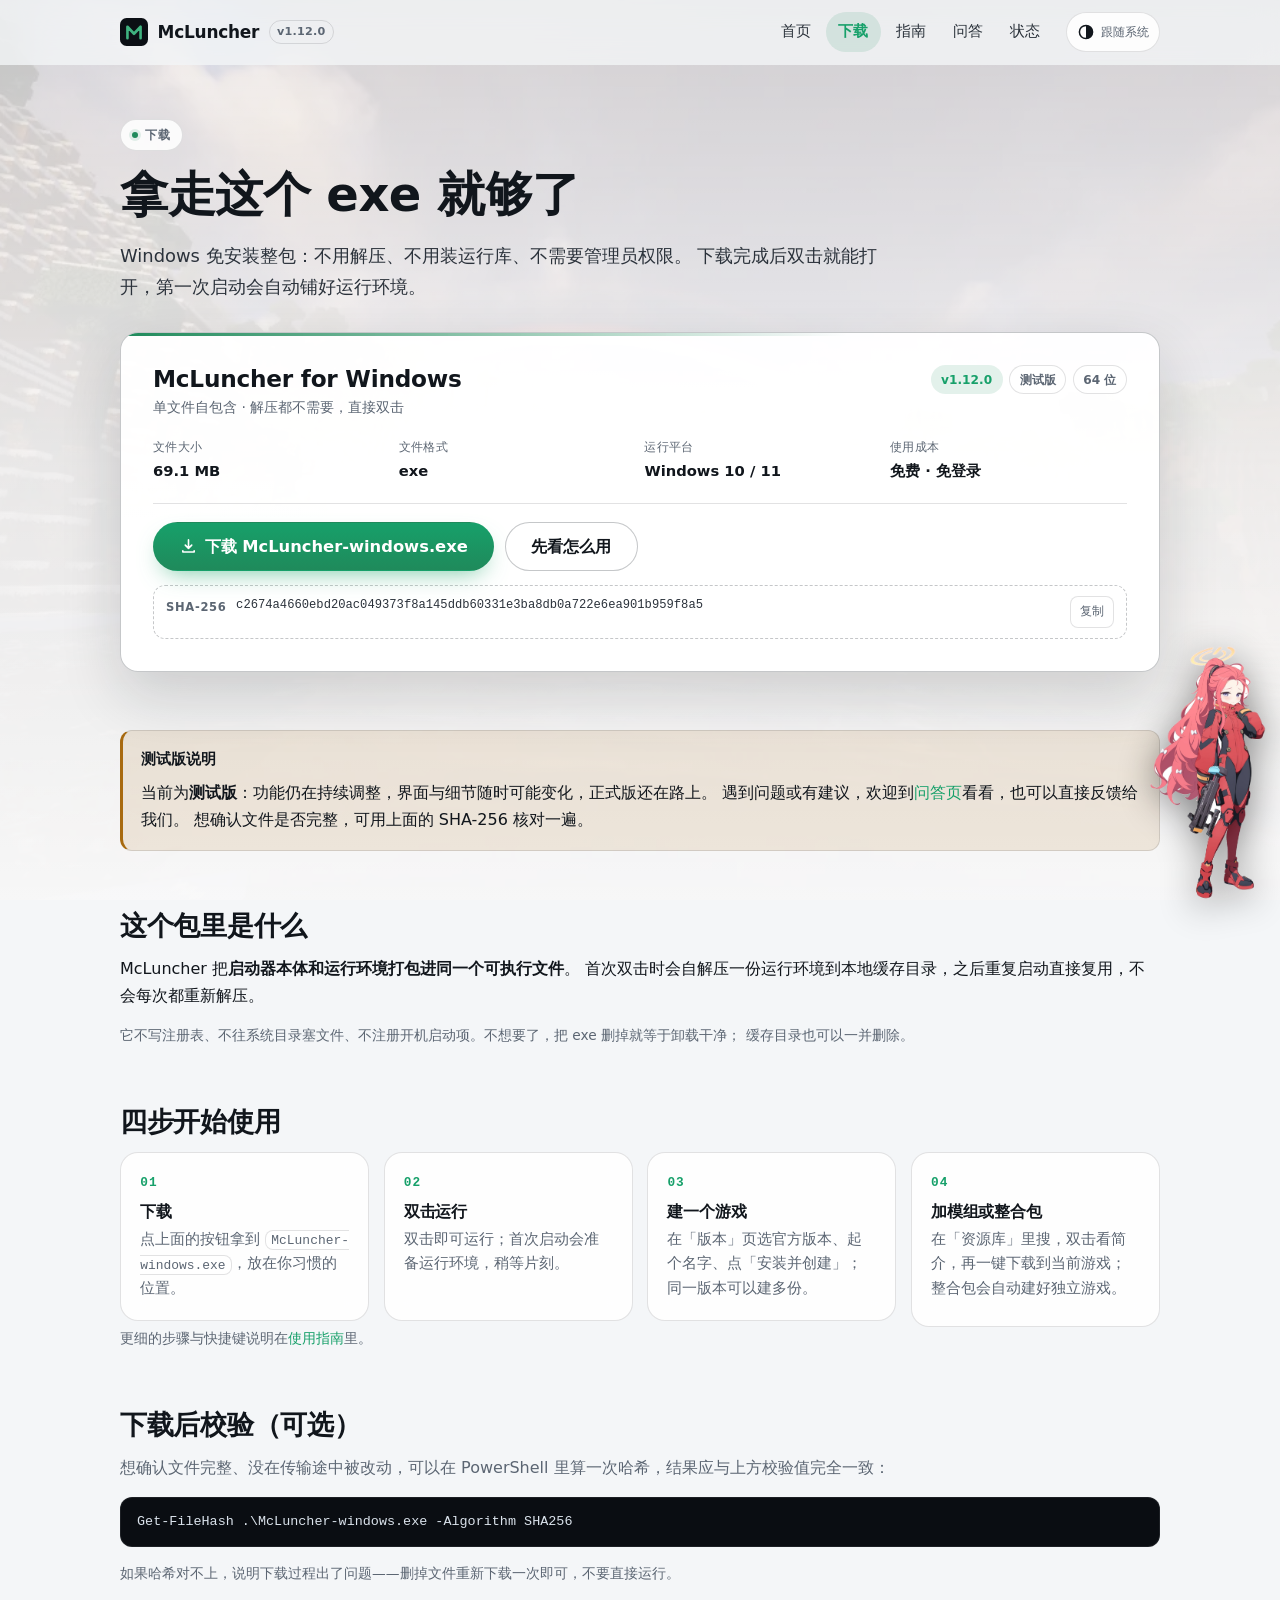
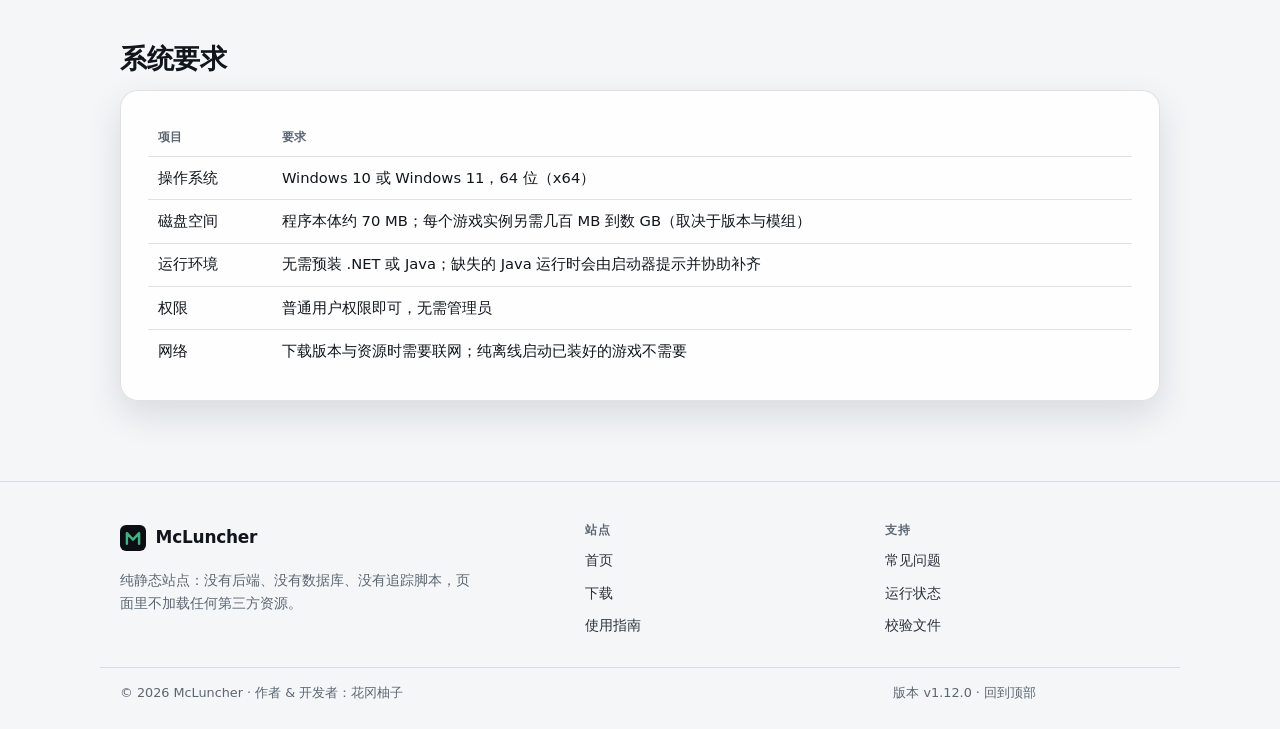
==== commit 2180f8a1: "Add Authenticode signature (CN=Huagang-Youzi); remove code-signing content; keep single beta note" ====
--- a/download.html
+++ b/download.html
@@ -136,27 +136,21 @@
 
         <div class="sha">
           <span class="sha__label">SHA-256</span>
-          <span class="sha__value">8ebb789ac4563f50727deaf2a340d76d7d0ca3a6802ec09ef7a6dfee1384b2c6</span>
+          <span class="sha__value">c2674a4660ebd20ac049373f8a145ddb60331e3ba8db0a722e6ea901b959f8a5</span>
           <button class="copy-btn" type="button"
-                  data-copy="8ebb789ac4563f50727deaf2a340d76d7d0ca3a6802ec09ef7a6dfee1384b2c6">复制</button>
+                  data-copy="c2674a4660ebd20ac049373f8a145ddb60331e3ba8db0a722e6ea901b959f8a5">复制</button>
         </div>
       </div>
     </section>
 
     <section class="section" data-reveal>
       <div class="notice">
-        <p class="notice__title">下载前，有两件事先说清楚</p>
-        <ul>
-          <li>
-            <strong>可能被安全软件拦下：</strong>程序没有做代码签名，Windows 会提示“未知发布者”，
-            杀毒软件也可能直接拦截——这属于未签名程序的常见现象，不代表文件有问题。
-            选择「更多信息 → 仍要运行」或把文件加入白名单即可；想更放心，先用上面的 SHA-256 核对一遍。
-          </li>
-          <li>
-            <strong>目前是测试版：</strong>功能仍在持续调整，界面与细节随时可能变化，正式版还在路上。
-            遇到问题或有建议，欢迎到<a href="faq.html">问答页</a>看看，也可以直接反馈给我们。
-          </li>
-        </ul>
+        <p class="notice__title">测试版说明</p>
+        <p>
+          当前为<strong>测试版</strong>：功能仍在持续调整，界面与细节随时可能变化，正式版还在路上。
+          遇到问题或有建议，欢迎到<a href="faq.html">问答页</a>看看，也可以直接反馈给我们。
+          想确认文件是否完整，可用上面的 SHA-256 核对一遍。
+        </p>
       </div>
     </section>
 
@@ -181,7 +175,7 @@
         </li>
         <li class="step">
           <h3>双击运行</h3>
-          <p>系统提示未知发布者时选「仍要运行」；首次启动会准备运行环境，稍等片刻。</p>
+          <p>双击即可运行；首次启动会准备运行环境，稍等片刻。</p>
         </li>
         <li class="step">
           <h3>建一个游戏</h3>
